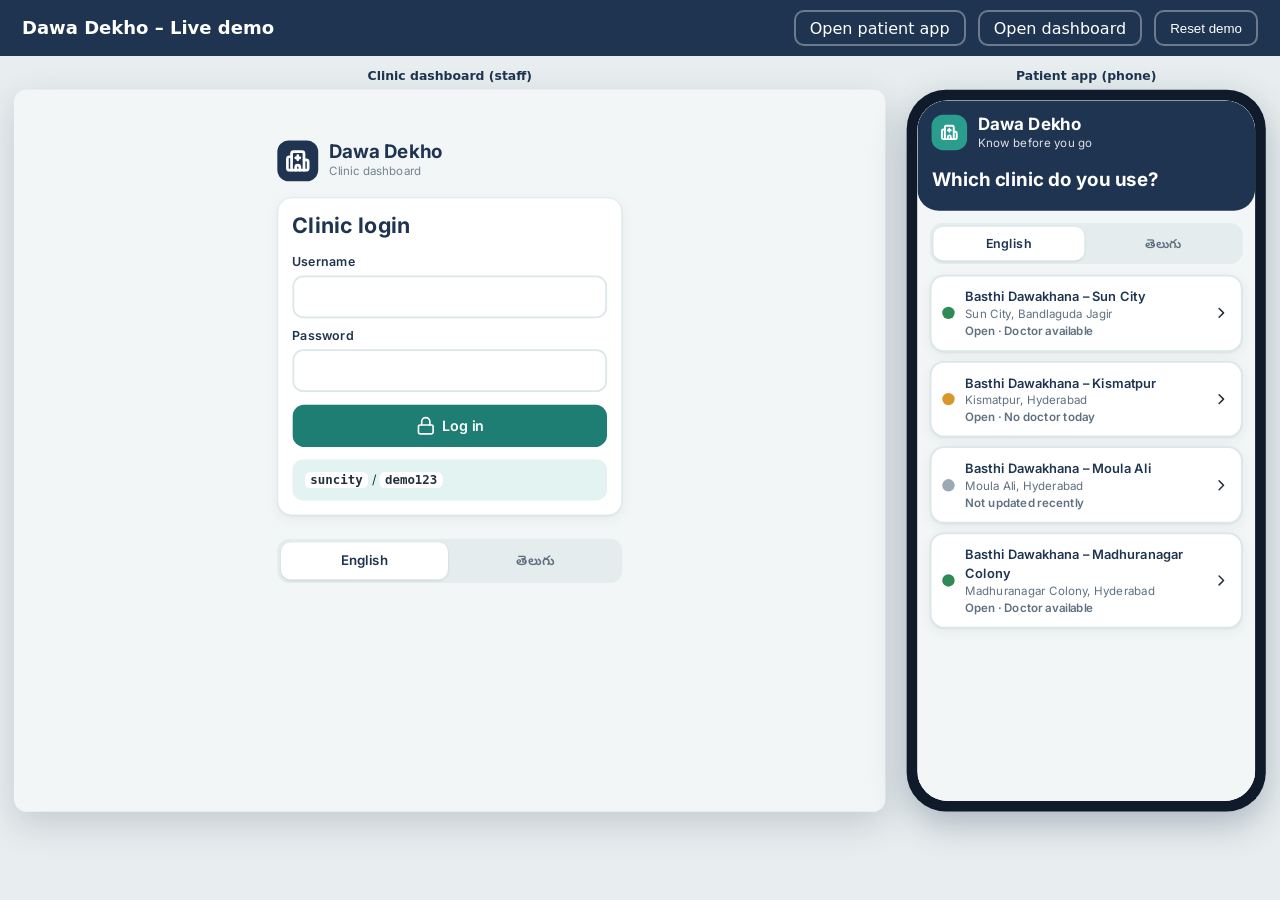
==== demo.html @ 87a54a91 "Dawa Dekho prototype: patient PWA, clinic dashboard, side-by-side demo Co-Authored-By: Claude Sonnet" ====
<!doctype html>
<html lang="en">
<head>
<meta charset="utf-8">
<meta name="viewport" content="width=device-width,initial-scale=1">
<title>Dawa Dekho – Live demo</title>
<link rel="icon" href="assets/icons/icon-192.png">
<style>
  *{box-sizing:border-box;margin:0}
  html,body{height:100%;overflow:hidden}
  body{font-family:Inter,system-ui,-apple-system,"Segoe UI",Roboto,sans-serif;background:#E8EEEF;color:#22303C;display:flex;flex-direction:column}
  header{flex:none;background:#1F3450;color:#fff;padding:10px 22px;display:flex;gap:12px;align-items:center}
  header h1{font-size:18px;line-height:1.3}
  header .sp{flex:1}
  .btn{display:inline-flex;align-items:center;min-height:36px;padding:0 14px;border-radius:10px;border:2px solid rgba(255,255,255,.35);color:#fff;background:transparent;font:600 14px inherit;cursor:pointer;text-decoration:none;white-space:nowrap}
  .btn:hover{background:rgba(255,255,255,.12)}
  /* The stage keeps a fixed design size and is scaled as a whole to fit the window,
     so text and layout are never squeezed and the page never scrolls. */
  .view{flex:1;min-height:0;position:relative;overflow:hidden}
  .stage{position:absolute;left:50%;top:0;width:1440px;height:860px;display:flex;gap:24px;align-items:flex-start;justify-content:center;transform-origin:top center;padding-top:14px}
  .col{display:flex;flex-direction:column;gap:8px;align-items:center}
  .col span{font-weight:700;font-size:14px;color:#1F3450}
  .dash{width:980px}
  .dash iframe{width:100%;height:812px;border:0;border-radius:14px;background:#fff;box-shadow:0 14px 40px rgba(31,52,80,.18)}
  .phone{width:404px;height:812px;flex:none;border-radius:44px;background:#0F1B2A;padding:12px;box-shadow:0 14px 40px rgba(31,52,80,.3)}
  .phone iframe{width:100%;height:100%;border:0;border-radius:34px;background:#fff}
</style>
</head>
<body>
<header>
  <h1>Dawa Dekho – Live demo</h1>
  <span class="sp"></span>
  <a class="btn" href="index.html" target="_blank" rel="noopener">Open patient app</a>
  <a class="btn" href="clinic/index.html" target="_blank" rel="noopener">Open dashboard</a>
  <button class="btn" id="reset">Reset demo</button>
</header>
<div class="view"><main class="stage" id="stage">
  <div class="col dash"><span>Clinic dashboard (staff)</span><iframe src="clinic/index.html" title="Clinic dashboard"></iframe></div>
  <div class="col"><span>Patient app (phone)</span><div class="phone"><iframe src="index.html" title="Patient app"></iframe></div></div>
</main></div>
<script>
  const stage = document.getElementById('stage'), view = stage.parentElement;
  function fit() {
    const s = Math.min(1, view.clientWidth / 1440, view.clientHeight / 860);
    stage.style.transform = `translateX(-50%) scale(${s})`;
  }
  addEventListener('resize', fit); fit();
  document.getElementById('reset').onclick = () => {
    Object.keys(localStorage).filter(k => k.startsWith('dd.')).forEach(k => localStorage.removeItem(k));
    document.querySelectorAll('iframe').forEach(f => f.contentWindow.location.reload());
  };
</script>
</body>
</html>
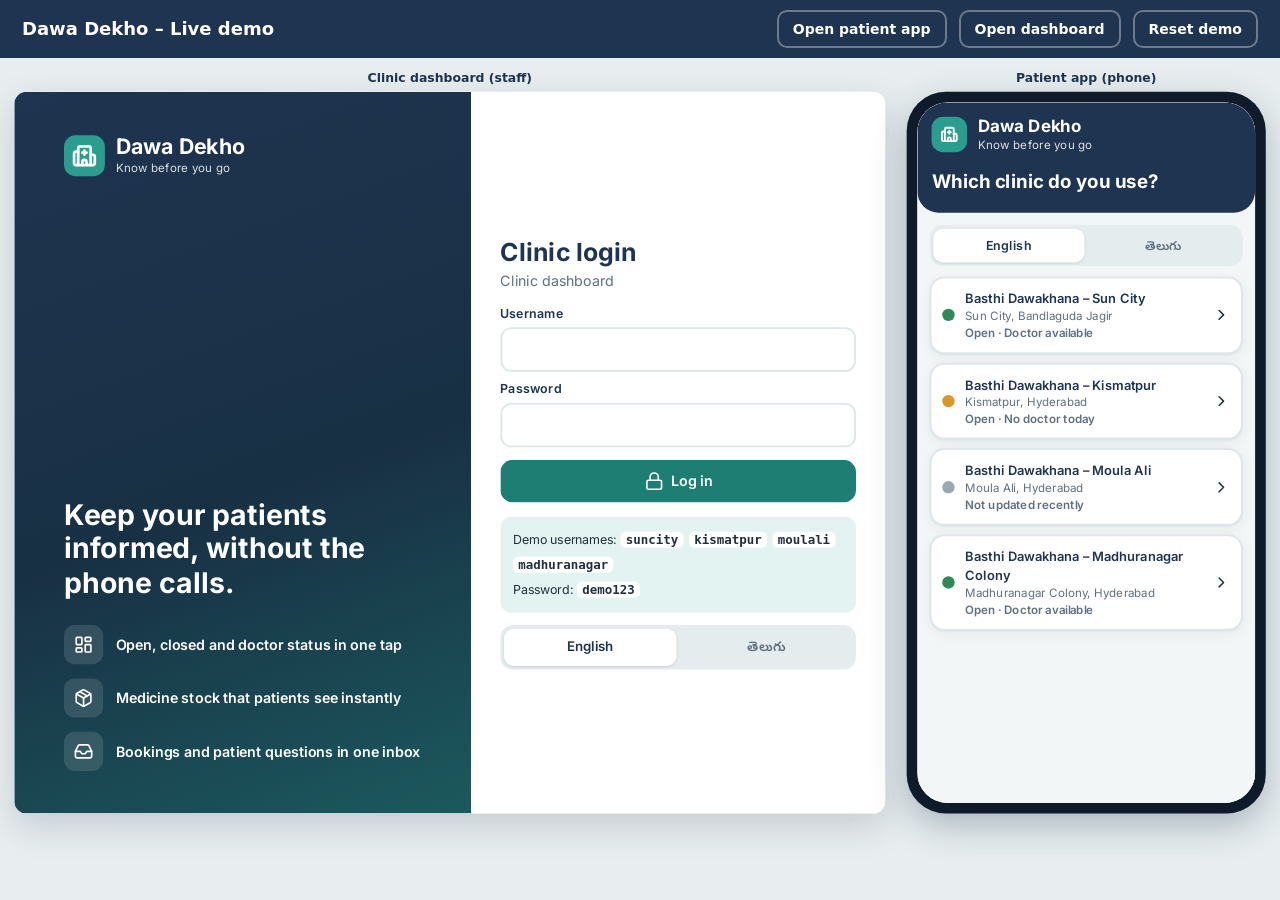
==== commit e4417d0f: "Split-screen clinic login, even demo header buttons Co-Authored-By: Claude Sonnet 5.5 <noreply@anthr" ====
--- a/demo.html
+++ b/demo.html
@@ -12,7 +12,7 @@
   header{flex:none;background:#1F3450;color:#fff;padding:10px 22px;display:flex;gap:12px;align-items:center}
   header h1{font-size:18px;line-height:1.3}
   header .sp{flex:1}
-  .btn{display:inline-flex;align-items:center;min-height:36px;padding:0 14px;border-radius:10px;border:2px solid rgba(255,255,255,.35);color:#fff;background:transparent;font:600 14px inherit;cursor:pointer;text-decoration:none;white-space:nowrap}
+  .btn{display:inline-flex;align-items:center;justify-content:center;height:38px;padding:0 14px;border-radius:10px;border:2px solid rgba(255,255,255,.35);color:#fff;background:transparent;font-family:inherit;font-size:14px;font-weight:600;line-height:1;cursor:pointer;text-decoration:none;white-space:nowrap}
   .btn:hover{background:rgba(255,255,255,.12)}
   /* The stage keeps a fixed design size and is scaled as a whole to fit the window,
      so text and layout are never squeezed and the page never scrolls. */
